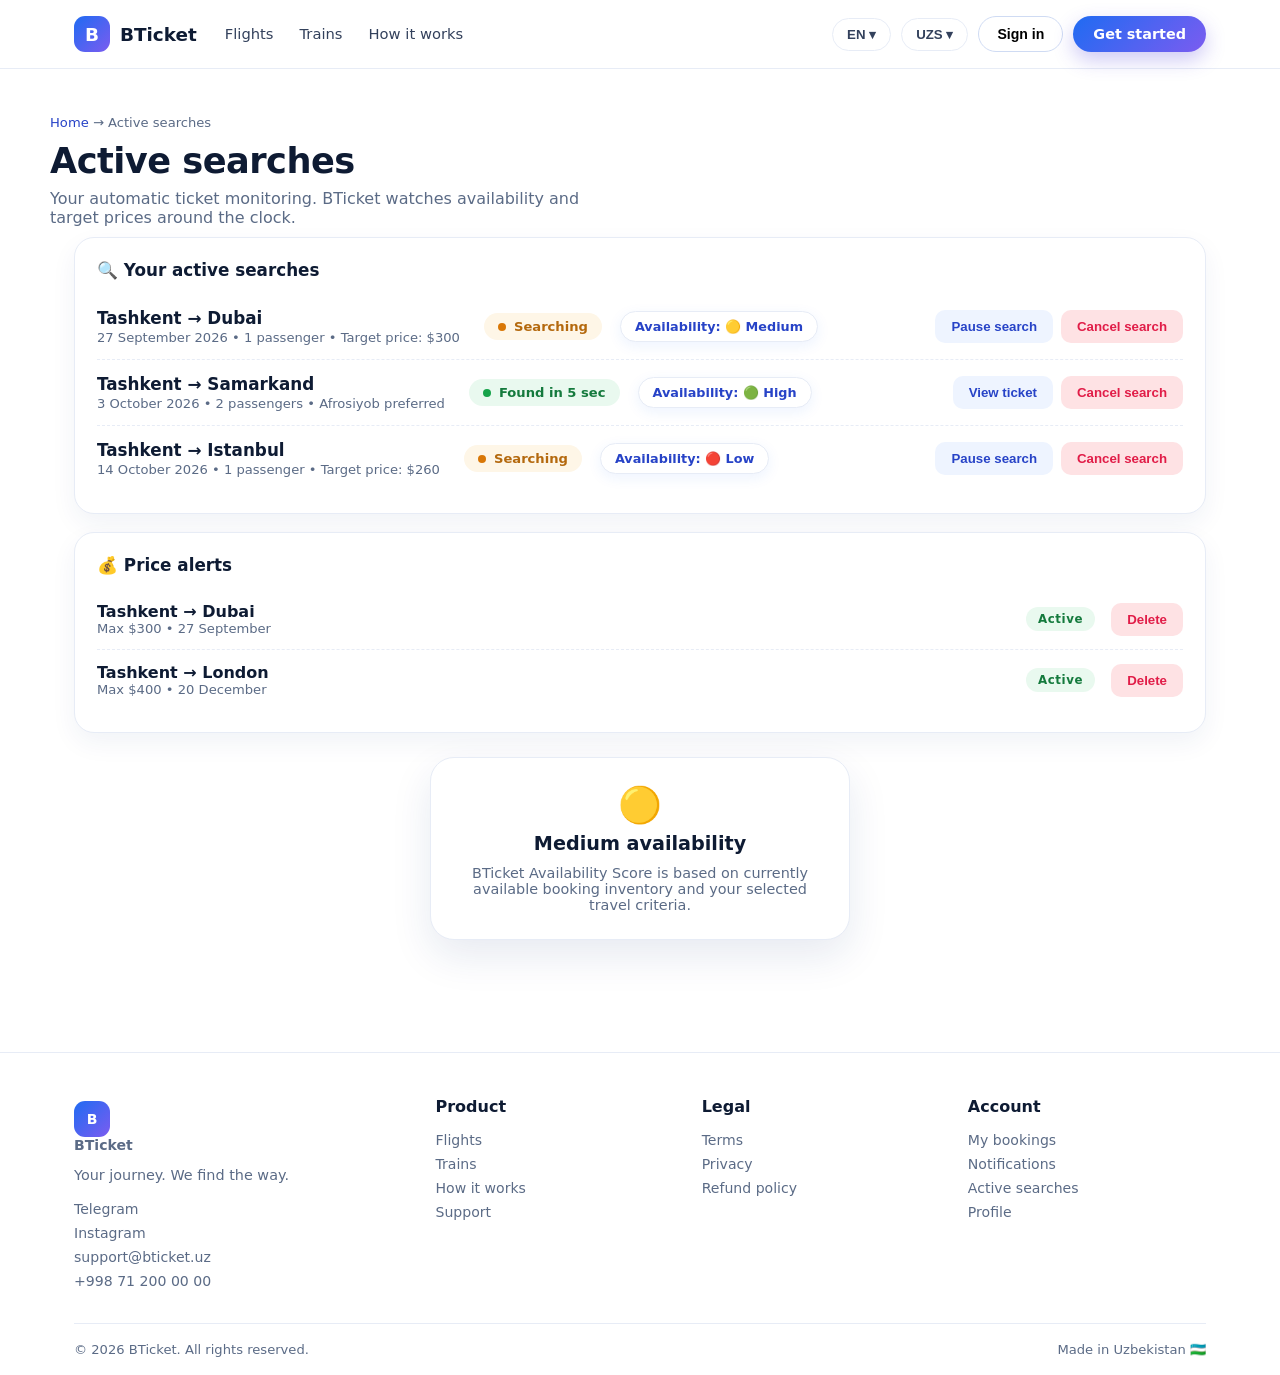
==== active-searches/index.html @ e50bbd5c "Part 3: clean landing redesign for BTicket + dedicated pages (flights, trains, active-searches, book" ====
<!DOCTYPE html>
<html lang="en">
<head>
<meta charset="UTF-8" />
<meta name="viewport" content="width=device-width, initial-scale=1.0" />
<title>Active searches — BTicket</title>
<link rel="stylesheet" href="/assets/css/style.css" />
</head>
<body>
<nav class="nav"><div class="container nav-in">
<a class="logo" href="/"><span class="logo-mark">B</span>BTicket</a>
<div class="links"><a href="/flights/">Flights</a><a href="/trains/">Trains</a><a href="/how-it-works/">How it works</a>
</div>
<div class="nav-right">
<button class="pill" type="button">EN ▾</button>
<button class="pill" type="button">UZS ▾</button>
<button class="btn-outline" type="button">Sign in</button>
<a class="btn-cta" style="text-decoration:none;display:inline-block" href="/profile/">Get started</a>
</div>
</div></nav>
<div class="container phero"><div class="crumbs"><a href="/">Home</a> → Active searches</div><h1>Active searches</h1><p>Your automatic ticket monitoring. BTicket watches availability and target prices around the clock.</p></div>
<div class="container" style="padding-bottom:56px">
<div class="panel-card">
<h3>🔍 Your active searches</h3>
<div class="search-row">
<div><div class="route">Tashkent → Dubai</div><div class="prefs">27 September 2026 • 1 passenger • Target price: $300</div></div>
<span class="status amber" style="margin-left:8px"><span class="p-dot"></span>Searching</span>
<span class="badge" style="margin-left:2px">Availability: 🟡 Medium</span>
<div class="actions"><button class="btn-sm" type="button">Pause search</button><button class="btn-sm danger" type="button">Cancel search</button></div>
</div>
<div class="search-row">
<div><div class="route">Tashkent → Samarkand</div><div class="prefs">3 October 2026 • 2 passengers • Afrosiyob preferred</div></div>
<span class="status green" style="margin-left:8px"><span class="p-dot"></span>Found in 5 sec</span>
<span class="badge" style="margin-left:2px">Availability: 🟢 High</span>
<div class="actions"><button class="btn-sm" type="button">View ticket</button><button class="btn-sm danger" type="button">Cancel search</button></div>
</div>
<div class="search-row">
<div><div class="route">Tashkent → Istanbul</div><div class="prefs">14 October 2026 • 1 passenger • Target price: $260</div></div>
<span class="status amber" style="margin-left:8px"><span class="p-dot"></span>Searching</span>
<span class="badge" style="margin-left:2px">Availability: 🔴 Low</span>
<div class="actions"><button class="btn-sm" type="button">Pause search</button><button class="btn-sm danger" type="button">Cancel search</button></div>
</div>
</div>
<div class="panel-card" style="margin-top:18px">
<h3>💰 Price alerts</h3>
<div class="hist-row"><div><div class="route">Tashkent → Dubai</div><div class="date">Max $300 • 27 September</div></div><span class="badge-st ok" style="margin-left:auto">Active</span><button class="btn-sm danger" type="button">Delete</button></div>
<div class="hist-row"><div><div class="route">Tashkent → London</div><div class="date">Max $400 • 20 December</div></div><span class="badge-st ok" style="margin-left:auto">Active</span><button class="btn-sm danger" type="button">Delete</button></div>
</div>
<div class="score-card" style="margin-top:24px">
<div class="score-dot">🟡</div>
<div class="score-label">Medium availability</div>
<p>BTicket Availability Score is based on currently available booking inventory and your selected travel criteria.</p>
</div>
</div>
<footer><div class="container">
<div class="foot-cols">
<div>
<a class="logo" href="/"><span class="logo-mark">B</span>BTicket</a>
<p style="color:var(--mut);font-size:.9rem;margin-top:10px">Your journey. We find the way.</p>
<div style="margin-top:14px">
<a href="#">Telegram</a><a href="#">Instagram</a><a href="#">support@bticket.uz</a><a href="#">+998 71 200 00 00</a>
</div>
</div>
<div><div class="fc-t">Product</div><a href="/flights/">Flights</a><a href="/trains/">Trains</a><a href="/how-it-works/">How it works</a><a href="/support/">Support</a></div>
<div><div class="fc-t">Legal</div><a href="/support/">Terms</a><a href="/support/">Privacy</a><a href="/support/">Refund policy</a></div>
<div><div class="fc-t">Account</div><a href="/my-bookings/">My bookings</a><a href="/notifications/">Notifications</a><a href="/active-searches/">Active searches</a><a href="/profile/">Profile</a></div>
</div>
<div class="foot-bottom"><span>© 2026 BTicket. All rights reserved.</span><span>Made in Uzbekistan 🇺🇿</span></div>
</div></footer>
</body>
</html>
---- assets/css/style.css ----
:root{
    --navy:#0b1b3d; --blue:#1f6bf2; --royal:#2743c7; --violet:#7b5cf0;
    --ink:#0e1b33; --mut:#5b6b86; --line:#e7ecf6; --bg:#ffffff; --soft:#eef4ff;
    --green:#16a34a; --amber:#d97706; --red:#e11d48;
  }
  *{box-sizing:border-box;margin:0;padding:0}
  body{font-family:Inter,system-ui,-apple-system,"SF Pro Display","Segoe UI",sans-serif;background:var(--bg);color:var(--ink);-webkit-font-smoothing:antialiased}
  a{text-decoration:none;color:inherit}
  img{max-width:100%;display:block}
  .container{max-width:1180px;margin:0 auto;padding:0 24px}
  .section{padding:72px 0}
  .sec-head{max-width:640px;margin:0 auto 34px;text-align:center}
  .sec-head.left{text-align:left;margin-left:0} 
  .sec-head h2{font-size:2rem;letter-spacing:-.015em}
  .sec-head p{color:var(--mut);margin-top:10px;font-size:1.02rem}
  .badge{display:inline-flex;align-items:center;gap:8px;background:#fff;border:1px solid var(--line);border-radius:999px;padding:7px 14px;font-size:.8rem;font-weight:600;color:var(--royal);box-shadow:0 4px 14px rgba(31,107,242,.08)}
  .photo{background-size:cover;background-position:center}
  /* NAV */
  .nav{position:sticky;top:0;z-index:60;background:rgba(255,255,255,.88);backdrop-filter:blur(14px);border-bottom:1px solid var(--line)}
  .nav-in{display:flex;align-items:center;gap:26px;height:68px}
  .logo{display:flex;align-items:center;gap:10px;font-weight:800;font-size:1.15rem}
  .logo-mark{width:36px;height:36px;border-radius:11px;background:linear-gradient(135deg,var(--blue),var(--violet));display:flex;align-items:center;justify-content:center;color:#fff;font-weight:900}
  .links{display:flex;gap:22px;font-size:.92rem;color:#33415c;font-weight:500}
  .links a{padding:6px 2px;border-bottom:2px solid transparent}
  .links a.active,.links a:hover{color:var(--blue);border-color:var(--blue)}
  .nav-right{margin-left:auto;display:flex;align-items:center;gap:10px}
  .pill{border:1px solid var(--line);background:#fff;border-radius:999px;padding:8px 14px;font-size:.83rem;font-weight:600;color:#33415c;cursor:pointer}
  .pill:hover{border-color:var(--blue);color:var(--blue)}
  .btn-outline{border:1px solid #cfdbf3;background:#fff;border-radius:999px;padding:9px 18px;font-weight:700;font-size:.88rem;cursor:pointer}
  .btn-outline:hover{border-color:var(--blue);color:var(--blue)}
  .btn-cta{border:none;color:#fff;font-weight:700;font-size:.9rem;padding:10px 20px;border-radius:999px;background:linear-gradient(135deg,var(--blue),var(--violet));cursor:pointer;box-shadow:0 8px 20px rgba(80,60,220,.28)}
  .btn-cta:hover{transform:translateY(-1px)}
  .btn-cta.lg{padding:16px 34px;font-size:1.05rem;border-radius:16px}
  .btn-ghost{border:1px solid rgba(255,255,255,.5);background:rgba(255,255,255,.08);color:#fff;font-weight:700;padding:14px 26px;border-radius:14px;cursor:pointer}
  .btn-ghost:hover{background:rgba(255,255,255,.18)}
  .btn-soft{border:1px solid var(--line);background:#fff;border-radius:999px;padding:9px 18px;font-weight:700;font-size:.85rem;cursor:pointer;color:#33415c}
  .btn-soft:hover{border-color:var(--blue);color:var(--blue)}
  /* BUTTONS */
  .btn-sm{border:none;background:var(--soft);color:var(--royal);border-radius:10px;padding:9px 16px;font-weight:700;font-size:.83rem;cursor:pointer}
  .btn-sm:hover{background:#e0eaff}
  .btn-sm.warn{background:#fef3e2;color:var(--amber)}
  .btn-sm.danger{background:#fee2e4;color:var(--red)}
  .btn-sm:disabled{opacity:.55;cursor:default}
  /* HERO */
  .hero{position:relative;color:#fff}
  .hero-photo{position:absolute;inset:0;background:url(assets/img/airplane.jpg) center 30%/cover}
  .hero-fade{position:absolute;inset:0;background:linear-gradient(100deg,rgba(7,18,42,.82) 25%,rgba(7,18,42,.35) 60%,rgba(7,18,42,.05))}
  .hero-in{padding:96px 0 132px;position:relative;max-width:760px}
  .hero-badge{display:inline-flex;align-items:center;gap:8px;background:rgba(255,255,255,.14);border:1px solid rgba(255,255,255,.35);border-radius:999px;padding:7px 14px;font-size:.8rem;font-weight:600;backdrop-filter:blur(6px)}
  .hero-in h1{font-size:3rem;line-height:1.08;letter-spacing:-.02em;margin:18px 0 14px}
  .hero-in h1 .grad{background:linear-gradient(90deg,#7cc1ff,var(--violet));-webkit-background-clip:text;background-clip:text;color:transparent}
  .hero-in .sub{color:rgba(255,255,255,.85);font-size:1.1rem;max-width:520px}
  .hero-stats{display:flex;gap:28px;margin-top:24px}
  .hero-stats b{font-size:1.25rem;display:block}
  .hero-stats span{font-size:.82rem;opacity:.8}
  /* BOOKING WIDGET */
  .booking{max-width:880px;margin:-72px auto 0;position:relative;z-index:5}
  .book-card{background:rgba(255,255,255,.96);backdrop-filter:blur(16px);border:1px solid var(--line);border-radius:26px;box-shadow:0 26px 70px rgba(9,25,60,.22);padding:22px}
  .tabs{display:flex;gap:8px;margin-bottom:18px}
  .tab{flex:1;border:1px solid var(--line);background:#f3f6fc;color:#44546f;border-radius:14px;padding:12px 16px;font-weight:700;font-size:.94rem;cursor:pointer;display:flex;gap:8px;align-items:center;justify-content:center;transition:.18s}
  .tab.active{background:linear-gradient(135deg,var(--blue),var(--violet));color:#fff;border-color:transparent;box-shadow:0 8px 20px rgba(31,107,242,.32)}
  .panel{display:none}
  .panel.active{display:block}
  .fields{display:grid;grid-template-columns:1fr 40px 1fr 1fr 1fr;gap:12px;align-items:stretch}
  .field{border:1.5px solid var(--line);border-radius:16px;padding:12px 14px;background:#fbfcff;transition:.15s;min-width:0}
  .field:hover,.field:focus-within{border-color:var(--blue);background:#fff;box-shadow:0 6px 18px rgba(31,107,242,.1)}
  .field small{display:block;font-size:.7rem;font-weight:700;letter-spacing:.08em;color:#8a97ad}
  .field select,.field input{border:none;background:transparent;font:inherit;font-weight:700;width:100%;outline:none;color:var(--ink);font-size:1.02rem}
  .swap{align-self:center;width:40px;height:40px;border-radius:50%;border:1.5px solid var(--line);background:#fff;cursor:pointer;font-size:1.1rem}
  .swap:hover{border-color:var(--blue);transform:rotate(180deg);transition:.2s}
  .book-foot{display:flex;align-items:center;gap:18px;margin-top:16px;flex-wrap:wrap}
  .cta{margin-left:auto}
  .err{color:var(--red);font-size:.87rem;margin-top:10px;min-height:1.2em}
  /* LOADING + RESULTS */
  #loadingScreen,#resultsScreen{display:none;max-width:880px;margin:0 auto}
  #loadingScreen.show,#resultsScreen.show{display:block}
  .loader-box{text-align:center;padding:56px 20px;background:rgba(255,255,255,.96);border:1px solid var(--line);border-radius:26px;box-shadow:0 26px 70px rgba(9,25,60,.14)}
  .spinner{width:60px;height:60px;margin:0 auto 18px;border-radius:50%;border:6px solid #dbe5fa;border-top-color:var(--blue);animation:spin .8s linear infinite}
  @keyframes spin{to{transform:rotate(360deg)}}
  .ticket{background:#fff;border:1px solid var(--line);border-radius:18px;padding:16px 18px;margin-top:12px;display:flex;align-items:center;gap:16px;box-shadow:0 8px 24px rgba(20,50,120,.07)}
  .ticket .time{font-weight:800;font-size:1.1rem}
  .ticket .meta{color:var(--mut);font-size:.86rem;margin-top:4px}
  .ticket .cost{margin-left:auto;font-weight:800;color:var(--royal);white-space:nowrap}
  .buy{border:none;background:var(--green);color:#fff;font-weight:700;border-radius:12px;padding:11px 20px;cursor:pointer}
  .buy.bought{background:#94a3b8}
  .backBtn{margin-top:14px;width:100%;padding:13px;border-radius:14px;border:1.5px solid var(--line);background:#fff;font-weight:700;cursor:pointer;color:#33415c}
  .backBtn:hover{border-color:var(--blue);color:var(--blue)}
  .resTitle{background:rgba(255,255,255,.96);border:1px solid var(--line);border-radius:20px;padding:16px 20px;margin-bottom:2px}
  .res-grid{display:grid;grid-template-columns:230px 1fr;gap:16px;margin-top:12px;align-items:start}
  .filters{background:#fff;border:1px solid var(--line);border-radius:18px;padding:16px;position:sticky;top:84px}
  .filters small{display:block;font-weight:700;font-size:.72rem;letter-spacing:.06em;color:#8a97ad;margin:12px 0 6px}
  .filters .frow{display:flex;align-items:center;gap:8px;font-size:.88rem;color:#33415c;padding:3px 0}
  .filters input[type=checkbox]{accent-color:var(--blue)}
  .filters select{width:100%;padding:8px;border:1px solid var(--line);border-radius:10px;font-size:.85rem}
  .res-detail{background:#fff;border:1px solid var(--line);border-radius:18px;padding:16px;margin-top:10px;display:grid;grid-template-columns:1.4fr auto auto 1fr auto auto;gap:18px;align-items:center}
  .res-detail .airline{font-weight:800;display:flex;gap:8px;align-items:center}
  .res-detail .airline img{width:26px;height:26px;border-radius:8px;object-fit:cover}
  .res-detail .seg b{display:block;font-size:1.05rem}
  .res-detail .seg span{font-size:.78rem;color:var(--mut)}
  .res-detail .dur{text-align:center;color:var(--mut);font-size:.8rem}
  .res-detail .dur .ln{height:2px;background:var(--line);position:relative;margin:6px 0;min-width:70px}
  .res-detail .dur .ln i{position:absolute;right:0;top:-3px;font-style:normal;color:#9fb0cc}
  .res-detail .price{text-align:right}
  .res-detail .price b{display:block;font-size:1.05rem;color:var(--royal)}
  .res-detail .price span{font-size:.75rem;color:var(--mut)}
  .selectBtn{border:none;background:linear-gradient(135deg,var(--blue),var(--violet));color:#fff;font-weight:700;border-radius:12px;padding:11px 22px;cursor:pointer}
  .selectBtn:hover{opacity:.9}
  /* FLOW */
  .flow{display:flex;flex-direction:column;gap:0;align-items:flex-start}
  .flow-step{background:#fff;border:1px solid var(--line);border-radius:16px;padding:12px 20px;font-weight:700;font-size:.92rem;width:230px;text-align:center;box-shadow:0 6px 18px rgba(20,50,120,.06)}
  .flow-step.hi{background:linear-gradient(135deg,var(--blue),var(--violet));color:#fff;border-color:transparent}
  .flow-arrow{color:#9fb0cc;font-size:1.2rem;margin:4px 0;padding-left:105px}
  .search-card{background:#fff;border:1px solid var(--line);border-radius:22px;padding:22px;box-shadow:0 16px 40px rgba(20,50,120,.1)}
  .search-card .route{font-weight:800;font-size:1.25rem}
  .search-card .meta2{color:var(--mut);font-size:.9rem;margin:6px 0 14px}
  .status{display:inline-flex;align-items:center;gap:8px;background:var(--soft);color:var(--royal);border-radius:999px;padding:6px 14px;font-size:.82rem;font-weight:700}
  .status .p-dot{width:8px;height:8px;border-radius:50%;background:var(--green);animation:pulse 1.4s ease-in-out infinite}
  .status.green{background:#e9f9ef;color:#147a3d}
  .status.green .p-dot{background:var(--green)}
  .status.amber{background:#fef6e7;color:#b4690e}
  .status.amber .p-dot{background:var(--amber)}
  @keyframes pulse{0%,100%{opacity:1}50%{opacity:.3}}
  .progress{height:8px;border-radius:99px;background:#eef2fb;margin-top:14px;overflow:hidden}
  .progress i{display:block;height:100%;width:62%;background:linear-gradient(90deg,var(--blue),var(--violet));border-radius:99px;animation:grow 2.4s ease-in-out infinite alternate}
  @keyframes grow{from{width:30%}to{width:78%}}
  /* ACTIVE SEARCH */
  .active-card{background:#fff;border:1px solid var(--line);border-radius:24px;padding:26px;box-shadow:0 16px 40px rgba(20,50,120,.1);max-width:560px;margin:0 auto}
  .active-card h3{font-size:1.1rem}
  .kv{display:flex;justify-content:space-between;font-size:.9rem;color:var(--mut);margin-top:10px;border-bottom:1px dashed var(--line);padding-bottom:10px}
  .kv:last-of-type{border-bottom:none}
  .kv b{color:var(--ink)}
  .checks{margin-top:14px;display:flex;flex-direction:column;gap:8px;font-size:.9rem;color:#33415c}
  /* SCORE */
  .score-card{max-width:420px;margin:0 auto;background:#fff;border:1px solid var(--line);border-radius:24px;padding:26px;text-align:center;box-shadow:0 16px 40px rgba(20,50,120,.1)}
  .score-dot{font-size:2.2rem}
  .score-label{font-weight:800;font-size:1.2rem;margin-top:6px}
  .score-card p{color:var(--mut);font-size:.9rem;margin-top:10px}
  /* DESTINATIONS */
  .dest-tabs{display:flex;gap:8px;justify-content:center;margin-bottom:22px}
  .dest-tab{border:1px solid var(--line);background:#fff;border-radius:999px;padding:9px 18px;font-weight:700;font-size:.88rem;cursor:pointer}
  .dest-tab.active{background:linear-gradient(135deg,var(--blue),var(--violet));color:#fff;border-color:transparent}
  .dest-grid{display:none;grid-template-columns:repeat(4,1fr);gap:16px}
  .dest-grid.active{display:grid}
  .dest-grid.trains{grid-template-columns:repeat(4,1fr)}
  .dest{border-radius:22px;overflow:hidden;position:relative;min-height:250px;color:#fff;display:flex;align-items:flex-end;box-shadow:0 14px 34px rgba(20,50,120,.18)}
  .dest .tint{position:absolute;inset:0;background:linear-gradient(180deg,transparent 40%,rgba(5,12,30,.85))}
  .dest .info{position:relative;padding:16px;width:100%;display:flex;align-items:flex-end;justify-content:space-between}
  .dest b{font-size:1.05rem;display:block;text-shadow:0 1px 4px rgba(0,0,0,.4)}
  .dest span{font-size:.78rem;opacity:.92}
  .explore{border:1px solid rgba(255,255,255,.6);background:rgba(255,255,255,.18);color:#fff;border-radius:999px;padding:7px 14px;font-size:.8rem;font-weight:700;cursor:pointer;backdrop-filter:blur(4px);white-space:nowrap}
  .explore:hover{background:#fff;color:var(--ink)}
  /* FEATURES */
  .feat-grid{display:grid;grid-template-columns:repeat(3,1fr);gap:16px}
  .feat{background:#fff;border:1px solid var(--line);border-radius:20px;padding:24px;transition:.18s}
  .feat:hover{transform:translateY(-3px);box-shadow:0 16px 36px rgba(20,50,120,.12)}
  .feat .ico{width:46px;height:46px;border-radius:14px;background:var(--soft);display:flex;align-items:center;justify-content:center;font-size:1.3rem;margin-bottom:14px}
  .feat b{display:block;margin-bottom:6px}
  .feat p{font-size:.88rem;color:var(--mut);line-height:1.5}
  /* JOURNEY */
  .journey{display:grid;grid-template-columns:repeat(4,1fr);gap:16px}
  .jstep{background:#fff;border:1px solid var(--line);border-radius:18px;padding:20px;position:relative}
  .jstep .num{width:34px;height:34px;border-radius:10px;background:linear-gradient(135deg,var(--blue),var(--violet));color:#fff;display:flex;align-items:center;justify-content:center;font-weight:800;font-size:.85rem;margin-bottom:12px}
  .jstep p{font-size:.88rem;color:var(--mut)}
  /* TRUST */
  .trust{background:#fff;border:1px solid var(--line);border-radius:26px;padding:28px;display:grid;grid-template-columns:repeat(6,1fr);gap:16px}
  .trust div{text-align:center}
  .trust .t-ico{font-size:1.4rem}
  .trust b{display:block;font-size:.85rem;margin:8px 0 0}
  .trust.g4{grid-template-columns:repeat(3,1fr)}
  /* FINAL CTA */
  .final{background:linear-gradient(135deg,var(--navy),var(--royal) 60%,var(--violet));border-radius:32px;padding:56px 40px;text-align:center;color:#fff}
  .final h2{font-size:2.1rem;letter-spacing:-.01em}
  .final p{opacity:.9;margin:12px auto 26px;max-width:520px}
  .final-ctas{display:flex;gap:14px;justify-content:center;flex-wrap:wrap}
  footer{margin-top:56px;border-top:1px solid var(--line);background:#fff}
  .foot-in{display:flex;align-items:center;gap:20px;padding:22px 0;color:var(--mut);font-size:.87rem;flex-wrap:wrap}
  .foot-in .sp{margin-left:auto}
  /* TICKET FOUND */
  .found-wrap{display:grid;grid-template-columns:1fr 1fr;gap:28px;align-items:center}
  .found-notif{background:#fff;border:1px solid var(--line);border-radius:24px;padding:26px;box-shadow:0 18px 46px rgba(20,50,120,.12);max-width:440px}
  .found-notif .title{display:flex;gap:10px;align-items:center;font-weight:800;font-size:1.05rem}
  .found-notif .route{font-weight:800;font-size:1.5rem;margin-top:14px}
  .found-notif .meta2{color:var(--mut);font-size:.9rem;margin-top:4px}
  .found-rows{margin-top:16px;border-top:1px dashed var(--line);padding-top:12px;display:flex;flex-direction:column;gap:9px}
  .found-rows .fr{display:flex;justify-content:space-between;font-size:.93rem}
  .found-rows .fr b{font-weight:700}
  .found-rows .fr .fee{color:var(--mut)}
  .found-rows .fr.total{border-top:1px solid var(--line);padding-top:10px;font-weight:800;font-size:1.05rem}
  /* NOTIFICATIONS */
  .notif-grid{display:grid;grid-template-columns:repeat(4,1fr);gap:16px;align-items:start}
  .notif-card{background:#fff;border:1px solid var(--line);border-radius:20px;padding:18px;box-shadow:0 12px 30px rgba(20,50,120,.08)}
  .notif-card .cap{font-size:.72rem;font-weight:800;letter-spacing:.08em;color:#8a97ad;margin-bottom:12px;display:flex;align-items:center;gap:6px}
  .win{background:#f7f9ff;border:1px solid var(--line);border-radius:14px;overflow:hidden}
  .win .top{display:flex;gap:6px;padding:8px 10px;background:#fff;border-bottom:1px solid var(--line)}
  .win .top i{width:9px;height:9px;border-radius:50%;display:block}
  .win .body{padding:14px}
  .phone{width:150px;margin:0 auto;border:9px solid #0e1b33;border-radius:30px;background:#fff;overflow:hidden;box-shadow:0 20px 50px rgba(9,25,60,.35)}
  .phone .scr{background:#f4f7ff;padding:12px;font-size:.72rem}
  .phone .notch{width:70px;height:16px;background:#0e1b33;border-radius:0 0 12px 12px;margin:0 auto}
  .tg{background:#f2f4f7;border-radius:16px;padding:14px}
  .tg .bubble{background:#fff;border-radius:4px 16px 16px 16px;padding:12px;box-shadow:0 4px 14px rgba(0,0,0,.08)}
  .mail{background:#fff;border:1px solid var(--line);border-radius:14px}
  .mail .mrow{display:flex;gap:10px;padding:12px 14px;border-bottom:1px solid var(--line);align-items:center}
  .mail .mrow:last-child{border-bottom:none}
  .mail .av{width:30px;height:30px;border-radius:50%;background:linear-gradient(135deg,var(--blue),var(--violet));color:#fff;font-size:.7rem;font-weight:700;display:flex;align-items:center;justify-content:center;flex:none}
  .mail .msub{font-size:.78rem;font-weight:700}
  .mail .mbody{font-size:.72rem;color:var(--mut)}
  /* SERVICES */
  .svc-grid{display:grid;grid-template-columns:repeat(3,1fr);gap:16px}
  .svc{background:#fff;border:1px solid var(--line);border-radius:22px;padding:26px;display:flex;flex-direction:column;box-shadow:0 10px 26px rgba(20,50,120,.06)}
  .svc.popular{border:2px solid var(--blue);box-shadow:0 18px 44px rgba(31,107,242,.18)}
  .svc .st{font-weight:800;font-size:1.1rem;display:flex;gap:8px;align-items:center}
  .svc .fee{font-size:2rem;font-weight:800;color:var(--royal);margin:16px 0 4px}
  .svc .fee span{font-size:.9rem;color:var(--mut);font-weight:600}
  .svc p{color:var(--mut);font-size:.9rem;line-height:1.55;flex:1}
  .svc .btn-cta{margin-top:20px}
  .svc .pop-tag{background:linear-gradient(135deg,var(--blue),var(--violet));color:#fff;font-size:.68rem;font-weight:800;letter-spacing:.06em;padding:4px 10px;border-radius:999px;margin-left:auto}
  /* PRICE BREAKDOWN */
  .price-grid{display:grid;grid-template-columns:1fr 1fr;gap:28px;align-items:center}
  .bill{background:#fff;border:1px solid var(--line);border-radius:24px;padding:28px;box-shadow:0 18px 46px rgba(20,50,120,.12);max-width:420px}
  .bill h3{font-size:1.15rem;margin-bottom:16px}
  .bill .brow{display:flex;justify-content:space-between;font-size:.95rem;padding:7px 0;color:#33415c}
  .bill .brow .mut{color:var(--mut)}
  .bill .brow.total{border-top:2px solid var(--line);margin-top:10px;padding-top:14px;font-weight:800;font-size:1.1rem}
  .bill .fee-note{margin-top:14px;background:var(--soft);border-radius:12px;padding:10px 14px;font-size:.85rem;color:var(--royal);font-weight:700}
  /* PRICE ALERT */
  .alert-card{background:#fff;border:1px solid var(--line);border-radius:24px;padding:26px;box-shadow:0 18px 46px rgba(20,50,120,.12);max-width:480px;margin:0 auto}
  .alert-card .ahead{display:flex;align-items:center;gap:10px;font-weight:800;font-size:1.15rem}
  .alert-card .kv{font-size:.92rem}
  .alert-card input,.alert-card select{width:100%;padding:11px;border:1.5px solid var(--line);border-radius:12px;font-size:.95rem;margin-top:4px;font-family:inherit}
  /* PREFERENCES */
  .pref-rows{display:grid;grid-template-columns:repeat(2,1fr);gap:12px}
  .pref{background:#fff;border:1px solid var(--line);border-radius:14px;padding:12px 14px}
  .pref small{display:block;font-size:.7rem;font-weight:700;letter-spacing:.06em;color:#8a97ad;margin-bottom:6px}
  .pref select{width:100%;border:none;background:transparent;font:inherit;font-weight:700;font-size:.92rem;color:var(--ink);outline:none}
  /* DASHBOARD */
  .dash{display:grid;grid-template-columns:240px 1fr;gap:22px;align-items:start}
  .side{background:#fff;border:1px solid var(--line);border-radius:22px;padding:16px;position:sticky;top:84px}
  .side .sitem{display:flex;gap:10px;align-items:center;padding:11px 14px;border-radius:12px;font-weight:600;font-size:.92rem;color:#44546f;cursor:pointer;width:100%;border:none;background:none;text-align:left;font-family:inherit}
  .side .sitem:hover{background:var(--soft);color:var(--royal)}
  .side .sitem.active{background:linear-gradient(135deg,var(--blue),var(--violet));color:#fff}
  .dash-main{display:flex;flex-direction:column;gap:18px}
  .stat-grid{display:grid;grid-template-columns:repeat(4,1fr);gap:14px}
  .stat-card{background:#fff;border:1px solid var(--line);border-radius:18px;padding:20px}
  .stat-card b{font-size:1.6rem;display:block;color:var(--royal)}
  .stat-card span{font-size:.83rem;color:var(--mut)}
  .panel-card{background:#fff;border:1px solid var(--line);border-radius:20px;padding:22px;box-shadow:0 10px 26px rgba(20,50,120,.06)}
  .panel-card h3{font-size:1.05rem;margin-bottom:14px;display:flex;align-items:center;gap:8px}
  .search-row{display:flex;align-items:center;gap:16px;padding:14px 0;border-bottom:1px dashed var(--line);flex-wrap:wrap}
  .search-row:last-child{border-bottom:none}
  .search-row .route{font-weight:800;font-size:1.05rem}
  .search-row .prefs{font-size:.82rem;color:var(--mut);margin-top:2px}
  .search-row .actions{margin-left:auto;display:flex;gap:8px}
  .hist-row{display:flex;align-items:center;gap:16px;padding:13px 0;border-bottom:1px dashed var(--line)}
  .hist-row:last-child{border-bottom:none}
  .hist-row .route{font-weight:700}
  .hist-row .date{font-size:.82rem;color:var(--mut)}
  .badge-st{font-size:.74rem;font-weight:800;letter-spacing:.05em;padding:5px 12px;border-radius:999px}
  .badge-st.ok{background:#e9f9ef;color:#147a3d}
  .badge-st.done{background:var(--soft);color:var(--royal)}
  .badge-st.cancel{background:#fee2e4;color:var(--red)}
  .ntf-tabs{display:flex;gap:8px;flex-wrap:wrap;margin-bottom:12px}
  .ntf-tab{border:1px solid var(--line);background:#fff;border-radius:999px;padding:7px 14px;font-size:.82rem;font-weight:700;cursor:pointer}
  .ntf-tab.active{background:var(--navy);color:#fff;border-color:var(--navy)}
  .ntf-row{display:flex;gap:12px;align-items:flex-start;padding:12px 0;border-bottom:1px dashed var(--line)}
  .ntf-row:last-child{border-bottom:none}
  .ntf-row .nic{width:38px;height:38px;border-radius:12px;background:var(--soft);display:flex;align-items:center;justify-content:center;font-size:1.05rem;flex:none}
  .ntf-row b{font-size:.92rem;display:block}
  .ntf-row p{font-size:.83rem;color:var(--mut)}
  .ntf-row .ago{margin-left:auto;font-size:.75rem;color:#9aa7bf;white-space:nowrap}
  /* DIGITAL TICKET */
  .dticket{background:#fff;border:1px solid var(--line);border-radius:24px;overflow:hidden;box-shadow:0 18px 46px rgba(20,50,120,.14);max-width:560px;margin:0 auto}
  .dt-top{background:linear-gradient(135deg,var(--navy),var(--royal));color:#fff;padding:20px 24px;display:flex;align-items:center;justify-content:space-between}
  .dt-top .logo2{display:flex;gap:8px;align-items:center;font-weight:800}
  .dt-main{padding:20px 24px;position:relative}
  .dt-route{display:flex;align-items:center;gap:14px;font-size:1.3rem;font-weight:800}
  .dt-route .ln{flex:1;height:2px;background:var(--line);position:relative}
  .dt-route .ln::after{content:"✈";position:absolute;right:0;top:-10px;color:var(--blue)}
  .dt-cols{display:grid;grid-template-columns:1fr 1fr;gap:14px;margin-top:18px;font-size:.88rem}
  .dt-cols span{display:block;font-size:.72rem;color:var(--mut);font-weight:700}
  .dt-qr{display:flex;align-items:center;gap:18px;margin-top:18px;border-top:2px dashed var(--line);padding-top:16px}
  .qr{width:84px;height:84px;flex:none;display:grid;grid-template-columns:repeat(7,1fr);grid-template-rows:repeat(7,1fr);gap:1px}
  .qr i{background:var(--navy)}
  .dt-actions{display:flex;gap:10px;margin-top:16px;flex-wrap:wrap}
  .dt-st{background:#fff;border:1px solid var(--line);border-radius:12px;padding:9px 16px;font-size:.83rem;font-weight:700;cursor:pointer}
  .dt-st:hover{border-color:var(--blue);color:var(--blue)}
  /* MOBILE */
  .mob-row{display:flex;gap:18px;justify-content:center;flex-wrap:wrap;align-items:flex-end}
  .mob{width:150px;flex:none}
  .mob .cap{text-align:center;font-size:.75rem;color:var(--mut);margin-top:8px;font-weight:700}
  /* TICKET FOUND ANIMATION */
  .tfa{text-align:center;background:#fff;border:1px solid var(--line);border-radius:28px;padding:44px 30px;box-shadow:0 20px 50px rgba(20,50,120,.12);max-width:560px;margin:0 auto;position:relative;overflow:hidden}
  .tfa .burst{width:110px;height:110px;border-radius:50%;background:radial-gradient(circle,#dff3e7 30%,transparent 70%);margin:0 auto 18px;display:flex;align-items:center;justify-content:center;animation:pop 1.6s ease-in-out infinite}
  .tfa .burst .emo{font-size:2.6rem;animation:floaty 1.6s ease-in-out infinite}
  @keyframes pop{0%,100%{transform:scale(1)}50%{transform:scale(1.06)}}
  @keyframes floaty{0%,100%{transform:translateY(0)}50%{transform:translateY(-5px)}}
  .tfa h2{font-size:1.7rem;letter-spacing:-.01em}
  .tfa .sub{color:var(--mut);margin-top:6px}
  .tfa-rows{max-width:360px;margin:20px auto 0;text-align:left;display:flex;flex-direction:column;gap:8px}
  .tfa-rows .fr{display:flex;justify-content:space-between;font-size:.92rem}
  .tfa-rows .fr.total{border-top:1px solid var(--line);padding-top:10px;font-weight:800}
  .tfa-ctas{display:flex;gap:10px;justify-content:center;margin-top:22px;flex-wrap:wrap}
  /* BOOKING FLOW STRIP */
  .bf-strip{display:grid;grid-template-columns:repeat(8,1fr);gap:6px}
  .bf{background:#fff;border:1px solid var(--line);border-radius:14px;padding:14px 6px;text-align:center;font-size:.72rem;font-weight:700;color:var(--mut);position:relative}
  .bf.on{background:var(--soft);color:var(--royal);border-color:#cddcfa}
  .bf .be{font-size:1.1rem;display:block;margin-bottom:6px}
  /* PHOTO BANNERS */
  .photobanner{position:relative;border-radius:28px;overflow:hidden;min-height:300px;color:#fff;box-shadow:0 20px 50px rgba(20,50,120,.18)}
  .photobanner .ph{position:absolute;inset:0;background-size:cover;background-position:center}
  .photobanner .ov{position:absolute;inset:0;background:linear-gradient(90deg,rgba(9,25,60,.82),rgba(9,25,60,.1))}
  .photobanner .bc{position:relative;padding:44px;max-width:520px}
  .photobanner h3{font-size:1.7rem;letter-spacing:-.01em}
  .photobanner p{opacity:.85;margin-top:10px}
  /* RESPONSIVE */
  @media(max-width:960px){
    .hero-in h1{font-size:2.2rem}
    .fields{grid-template-columns:1fr;gap:10px}
    .swap{justify-self:center;transform:rotate(90deg)}
    .cta{width:100%;margin-left:0}
    .feat-grid,.svc-grid{grid-template-columns:1fr}
    .dest-grid,.dest-grid.trains{grid-template-columns:repeat(2,1fr)}
    .journey{grid-template-columns:repeat(2,1fr)}
    .trust,.trust.g4{grid-template-columns:repeat(2,1fr)}
    .links{display:none}
    .found-wrap,.price-grid,.auto-wrap{grid-template-columns:1fr}
    .notif-grid{grid-template-columns:repeat(2,1fr)}
    .res-grid{grid-template-columns:1fr}
    .res-detail{grid-template-columns:1fr 1fr;gap:12px}
    .dash{grid-template-columns:1fr}
    .side{position:static;display:flex;flex-wrap:wrap;gap:6px}
    .side .sitem{width:auto}
    .stat-grid{grid-template-columns:repeat(2,1fr)}
    .bf-strip{grid-template-columns:repeat(4,1fr)}
    .pref-rows{grid-template-columns:1fr}
  }
  @media(max-width:560px){.dest-grid,.dest-grid.trains,.journey,.trust,.trust.g4,.notif-grid{grid-template-columns:1fr}}

/* ===== PART 3: clean landing additions ===== */
.mast{position:relative;overflow:hidden;color:#fff}
.mast-photo{position:absolute;inset:0;background-size:cover;background-position:center}
.mast-fade{position:absolute;inset:0;background:linear-gradient(100deg,rgba(7,18,42,.85) 20%,rgba(7,18,42,.4) 55%,rgba(7,18,42,.08))}
.mast-in{padding:88px 0 150px;position:relative;max-width:820px}
.mast-in h1{font-size:3.1rem;line-height:1.07;letter-spacing:-.02em}
.mast-in h1 .grad{background:linear-gradient(90deg,#7cc1ff,var(--violet));-webkit-background-clip:text;background-clip:text;color:transparent}
.mast-in .sub{color:rgba(255,255,255,.88);font-size:1.1rem;margin-top:16px;max-width:560px}
.mast-stats{display:flex;gap:28px;margin-top:26px}
.mast-stats b{font-size:1.25rem;display:block}
.mast-stats span{font-size:.82rem;opacity:.8}
.booking{max-width:880px;margin:-72px auto 0;position:relative;z-index:5}
/* status system */
.st3{display:grid;grid-template-columns:repeat(3,1fr);gap:18px;margin-top:28px}
.st3 .st3c{background:#fff;border:1px solid var(--line);border-radius:20px;padding:20px;text-align:center;transition:.3s}
.st3 .st3c.on{transform:translateY(-3px);box-shadow:0 16px 40px rgba(31,107,242,.16);border-color:var(--blue)}
.st3 .st3c .dot{width:44px;height:44px;border-radius:50%;margin:0 auto 10px;display:flex;align-items:center;justify-content:center;font-size:1.2rem}
.st3 .st3c .dot.red{background:#fee2e4}
.st3 .st3c .dot.amber{background:#fef3c7}
.st3 .st3c .dot.green{background:#dcfce7}
.st3 .st3c b{display:block;font-size:1rem}
.st3 .st3c p{font-size:.82rem;color:var(--mut);margin-top:6px;line-height:1.5}
.anim-bar{height:6px;border-radius:99px;background:#eef2fb;margin-top:22px;overflow:hidden}
.anim-bar i{display:block;height:100%;width:20%;background:linear-gradient(90deg,var(--blue),var(--violet));border-radius:99px;animation:scan 2.2s ease-in-out infinite}
@keyframes scan{0%{margin-left:0}100%{margin-left:80%}}
/* timeline */
.steps{display:grid;grid-template-columns:repeat(6,1fr);gap:18px;position:relative;margin-top:40px}
.steps::before{content:"";position:absolute;top:34px;left:8%;right:8%;height:2px;background:linear-gradient(90deg,var(--blue),var(--violet));opacity:.25}
.step{text-align:center;position:relative;padding:0 8px}
.step .si{width:68px;height:68px;border-radius:22px;margin:0 auto 14px;background:var(--soft);display:flex;align-items:center;justify-content:center;border:1px solid var(--line);position:relative;z-index:1}
.step.on .si{background:linear-gradient(135deg,var(--blue),var(--violet));border-color:transparent;box-shadow:0 10px 24px rgba(31,107,242,.3)}
.step.on .si svg{stroke:#fff}
.step .sn{font-weight:800;color:#9fb0cc;font-size:.75rem;letter-spacing:.1em}
.step .sname{font-weight:800;margin-top:4px;font-size:.98rem}
.step p{font-size:.82rem;color:var(--mut);margin-top:6px;line-height:1.5}
.step svg{width:28px;height:28px;fill:none;stroke:var(--royal);stroke-width:1.8;stroke-linecap:round;stroke-linejoin:round}
/* dest 6 col */
.dest-grid.six{grid-template-columns:repeat(3,1fr)}
.dest-grid.six .dest{min-height:280px}
.dest .go{margin-left:auto;font-weight:800}
/* final banner */
.final-photo{position:relative;border-radius:34px;overflow:hidden;min-height:420px;color:#fff;display:flex;align-items:center;justify-content:center;text-align:center;box-shadow:0 24px 60px rgba(20,50,120,.2)}
.final-photo .ph{position:absolute;inset:0;background-size:cover;background-position:center}
.final-photo .ov{position:absolute;inset:0;background:linear-gradient(180deg,rgba(7,18,42,.5),rgba(7,18,42,.78))}
.final-photo .fc{position:relative;padding:40px}
.final-photo h2{font-size:2.4rem;letter-spacing:-.02em}
.final-photo p{opacity:.9;margin:12px auto 26px;max-width:420px}
/* footer clean */
.foot-cols{display:grid;grid-template-columns:1.4fr 1fr 1fr 1fr;gap:28px;padding:44px 0 30px}
.foot-cols .fc-t{font-weight:800;margin-bottom:12px}
.foot-cols a{display:block;color:var(--mut);font-size:.88rem;padding:4px 0}
.foot-cols a:hover{color:var(--blue)}
.foot-cols .contact a{display:flex;gap:8px;align-items:center}
.foot-bottom{border-top:1px solid var(--line);padding:18px 0;color:var(--mut);font-size:.82rem;display:flex;justify-content:space-between;flex-wrap:wrap;gap:10px}
.foot-cta{display:grid;grid-template-columns:1fr auto;gap:20px;align-items:center;padding:26px;background:var(--soft);border-radius:24px;margin:40px 0 0}
.foot-cta b{font-size:1.1rem;display:block}
.foot-cta span{color:var(--mut);font-size:.9rem}
/* page hero (interior) */
.phero{padding:46px 0 10px}
.phero h1{font-size:2.2rem;letter-spacing:-.015em}
.phero p{color:var(--mut);margin-top:8px;max-width:560px}
.crumbs{font-size:.82rem;color:var(--mut);margin-bottom:10px}
.crumbs a{color:var(--royal)}
/* interior booking widget */
.widget-in{background:rgba(255,255,255,.96);border:1px solid var(--line);border-radius:24px;box-shadow:0 18px 50px rgba(20,50,120,.12);padding:22px}
/* faq */
.faq{max-width:760px;margin:0 auto}
.faq .q{background:#fff;border:1px solid var(--line);border-radius:16px;padding:18px 20px;margin-top:10px;font-weight:700;cursor:pointer;display:flex;justify-content:space-between;gap:12px;align-items:center}
.faq .q.open{border-color:var(--blue)}
.faq .a{display:none;padding:0 20px 18px;color:var(--mut);font-size:.92rem;line-height:1.6}
.faq .q.open + .a{display:block}
/* table */
.tbl{width:100%;border-collapse:collapse;font-size:.9rem}
.tbl th{text-align:left;padding:10px 12px;color:var(--mut);font-size:.75rem;letter-spacing:.05em;border-bottom:1px solid var(--line)}
.tbl td{padding:12px;border-bottom:1px solid var(--line)}
/* profile */
.profile-two{display:grid;grid-template-columns:1.3fr 1fr;gap:20px;align-items:start}
.passenger{display:flex;gap:14px;align-items:center;padding:14px;border:1px solid var(--line);border-radius:16px;margin-top:10px}
.passenger .pv{width:44px;height:44px;border-radius:50%;background:var(--soft);color:var(--royal);display:flex;align-items:center;justify-content:center;font-weight:800;flex:none}
/* contact chips */
.contact-chips{display:grid;grid-template-columns:repeat(2,1fr);gap:14px}
.contact-chip{background:#fff;border:1px solid var(--line);border-radius:18px;padding:20px}
.contact-chip b{display:block}
.contact-chip p{color:var(--mut);font-size:.88rem;margin-top:4px}
.contact-chip .go{color:var(--blue);font-weight:700;font-size:.85rem;display:inline-block;margin-top:8px}
@media(max-width:960px){
  .mast-in h1{font-size:2.2rem}
  .steps{grid-template-columns:repeat(2,1fr)}
  .steps::before{display:none}
  .dest-grid.six{grid-template-columns:repeat(2,1fr)}
  .foot-cols{grid-template-columns:1fr 1fr}
  .profile-two{grid-template-columns:1fr}
  .foot-cta{grid-template-columns:1fr}
  .st3{grid-template-columns:1fr}
}
@media(max-width:560px){.dest-grid.six{grid-template-columns:1fr}.foot-cols{grid-template-columns:1fr}.contact-chips{grid-template-columns:1fr}}
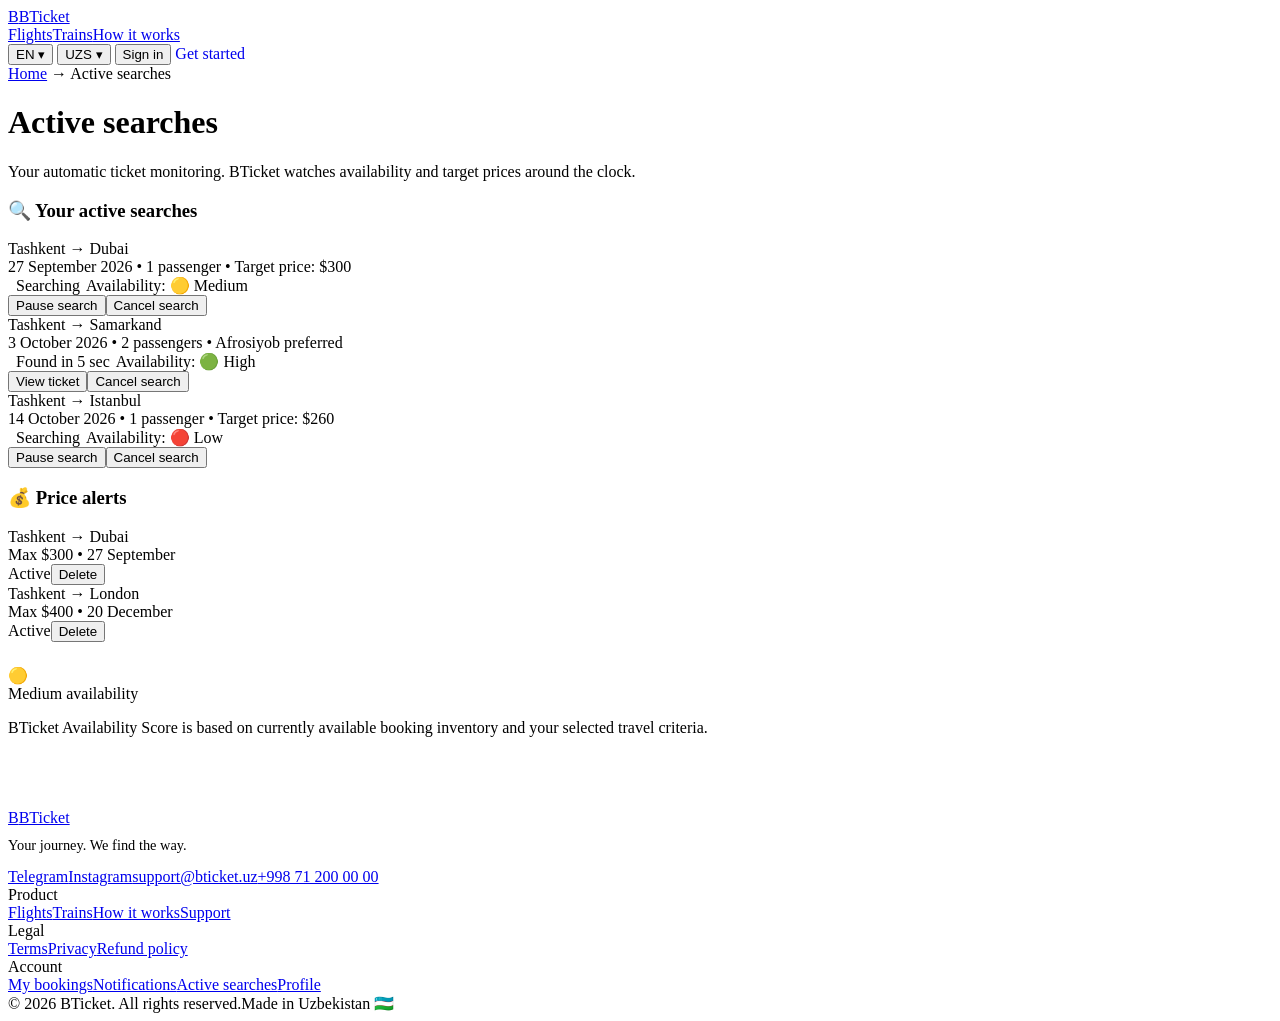
==== commit e74f5fa4: "Fix GitHub Pages asset loading: relative paths + runtime base for subdirectory deployment Co-authore" ====
--- a/active-searches/index.html
+++ b/active-searches/index.html
@@ -4,21 +4,30 @@
 <meta charset="UTF-8" />
 <meta name="viewport" content="width=device-width, initial-scale=1.0" />
 <title>Active searches — BTicket</title>
-<link rel="stylesheet" href="/assets/css/style.css" />
+<script>
+document.write('<base href="' + (function(){
+  var d = location.pathname.split('/').filter(Boolean);
+  var last = d[d.length - 1] || '';
+  var dirs = ['flights','trains','active-searches','my-bookings','notifications','how-it-works','support','profile'];
+  if (last && (/\.[a-z]+$/i.test(last) || dirs.indexOf(last) !== -1)) d.pop();
+  return '/' + d.join('/') + (d.length >= 0 && d.length ? '/' : '');
+})() + '">');
+</script>
+<link rel="stylesheet" href="assets/css/style.css" />
 </head>
 <body>
 <nav class="nav"><div class="container nav-in">
-<a class="logo" href="/"><span class="logo-mark">B</span>BTicket</a>
-<div class="links"><a href="/flights/">Flights</a><a href="/trains/">Trains</a><a href="/how-it-works/">How it works</a>
+<a class="logo" href="./"><span class="logo-mark">B</span>BTicket</a>
+<div class="links"><a href="flights/">Flights</a><a href="trains/">Trains</a><a href="how-it-works/">How it works</a>
 </div>
 <div class="nav-right">
 <button class="pill" type="button">EN ▾</button>
 <button class="pill" type="button">UZS ▾</button>
 <button class="btn-outline" type="button">Sign in</button>
-<a class="btn-cta" style="text-decoration:none;display:inline-block" href="/profile/">Get started</a>
+<a class="btn-cta" style="text-decoration:none;display:inline-block" href="profile/">Get started</a>
 </div>
 </div></nav>
-<div class="container phero"><div class="crumbs"><a href="/">Home</a> → Active searches</div><h1>Active searches</h1><p>Your automatic ticket monitoring. BTicket watches availability and target prices around the clock.</p></div>
+<div class="container phero"><div class="crumbs"><a href="./">Home</a> → Active searches</div><h1>Active searches</h1><p>Your automatic ticket monitoring. BTicket watches availability and target prices around the clock.</p></div>
 <div class="container" style="padding-bottom:56px">
 <div class="panel-card">
 <h3>🔍 Your active searches</h3>
@@ -55,15 +64,15 @@
 <footer><div class="container">
 <div class="foot-cols">
 <div>
-<a class="logo" href="/"><span class="logo-mark">B</span>BTicket</a>
+<a class="logo" href="./"><span class="logo-mark">B</span>BTicket</a>
 <p style="color:var(--mut);font-size:.9rem;margin-top:10px">Your journey. We find the way.</p>
 <div style="margin-top:14px">
 <a href="#">Telegram</a><a href="#">Instagram</a><a href="#">support@bticket.uz</a><a href="#">+998 71 200 00 00</a>
 </div>
 </div>
-<div><div class="fc-t">Product</div><a href="/flights/">Flights</a><a href="/trains/">Trains</a><a href="/how-it-works/">How it works</a><a href="/support/">Support</a></div>
-<div><div class="fc-t">Legal</div><a href="/support/">Terms</a><a href="/support/">Privacy</a><a href="/support/">Refund policy</a></div>
-<div><div class="fc-t">Account</div><a href="/my-bookings/">My bookings</a><a href="/notifications/">Notifications</a><a href="/active-searches/">Active searches</a><a href="/profile/">Profile</a></div>
+<div><div class="fc-t">Product</div><a href="flights/">Flights</a><a href="trains/">Trains</a><a href="how-it-works/">How it works</a><a href="support/">Support</a></div>
+<div><div class="fc-t">Legal</div><a href="support/">Terms</a><a href="support/">Privacy</a><a href="support/">Refund policy</a></div>
+<div><div class="fc-t">Account</div><a href="my-bookings/">My bookings</a><a href="notifications/">Notifications</a><a href="active-searches/">Active searches</a><a href="profile/">Profile</a></div>
 </div>
 <div class="foot-bottom"><span>© 2026 BTicket. All rights reserved.</span><span>Made in Uzbekistan 🇺🇿</span></div>
 </div></footer>
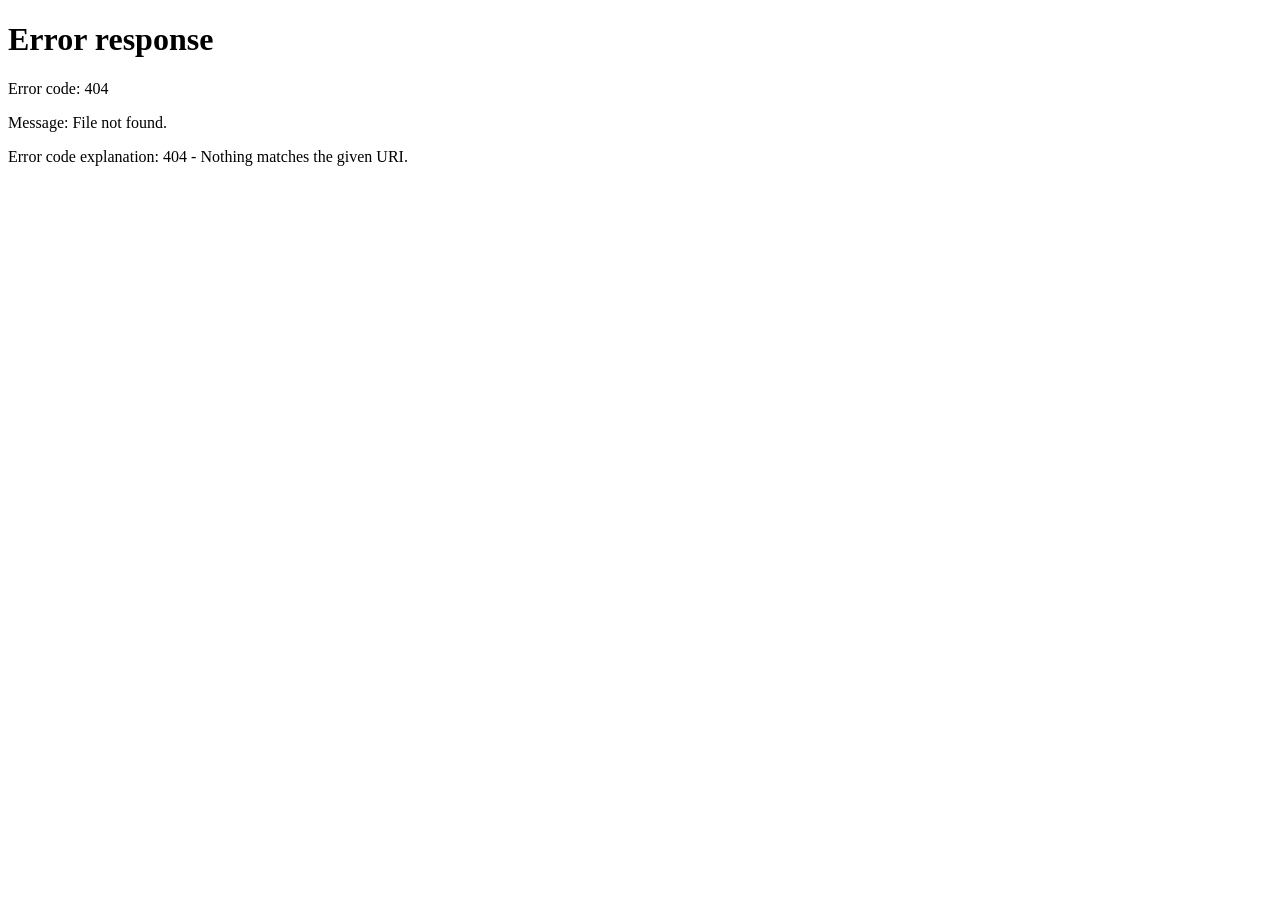
==== commit daa4780f: "Apply BTicket brand logo image across nav, footer, auth screens, digital ticket and favicon Co-autho" ====
--- a/active-searches/index.html
+++ b/active-searches/index.html
@@ -5,26 +5,36 @@
 <meta name="viewport" content="width=device-width, initial-scale=1.0" />
 <title>Active searches — BTicket</title>
 <script>
-document.write('<base href="' + (function(){
+(function(){
   var d = location.pathname.split('/').filter(Boolean);
   var last = d[d.length - 1] || '';
-  var dirs = ['flights','trains','active-searches','my-bookings','notifications','how-it-works','support','profile'];
+  var dirs = ['flights','trains','active-searches','my-bookings','notifications','how-it-works','support','profile','register','login'];
   if (last && (/\.[a-z]+$/i.test(last) || dirs.indexOf(last) !== -1)) d.pop();
-  return '/' + d.join('/') + (d.length >= 0 && d.length ? '/' : '');
-})() + '">');
+  var root = '/' + d.join('/') + (d.length ? '/' : '');
+  window.BT_ROOT = root;
+  document.write('<base href="' + root + '">');
+  document.write('<link rel="icon" type="image/png" href="' + root + 'assets/img/favicon.png" />');
+  document.write('<link rel="stylesheet" href="' + root + 'assets/css/style.css" />');
+})();
 </script>
-<link rel="stylesheet" href="assets/css/style.css" />
 </head>
 <body>
+<span id="authGuard"></span>
 <nav class="nav"><div class="container nav-in">
-<a class="logo" href="./"><span class="logo-mark">B</span>BTicket</a>
-<div class="links"><a href="flights/">Flights</a><a href="trains/">Trains</a><a href="how-it-works/">How it works</a>
-</div>
-<div class="nav-right">
+<a class="logo" href="./"><img class="logo-mark" src="assets/img/logo-mark.png" alt="BTicket" />BTicket</a>
+<div class="links" id="navLinksGuest"></div>
+<div class="links" id="navLinksAuthed" style="display:none"><a href="flights/">Flights</a><a href="trains/">Trains</a><a href="how-it-works/">How it works</a><a href="my-bookings/">My bookings</a><a href="active-searches/">Active searches</a><a href="notifications/">Notifications</a></div>
+<div class="nav-right" id="navGuest">
 <button class="pill" type="button">EN ▾</button>
 <button class="pill" type="button">UZS ▾</button>
-<button class="btn-outline" type="button">Sign in</button>
-<a class="btn-cta" style="text-decoration:none;display:inline-block" href="profile/">Get started</a>
+<a class="btn-outline" style="text-decoration:none;display:inline-block" href="login/">Sign in</a>
+<a class="btn-cta" style="text-decoration:none;display:inline-block" href="register/">Get started</a>
+</div>
+<div class="nav-right" id="navAuthed" style="display:none">
+<a class="pill" style="text-decoration:none" href="profile/">👤 <span id="navName">Profile</span></a>
+<button class="pill" type="button">EN ▾</button>
+<button class="pill" type="button">UZS ▾</button>
+<button class="btn-outline" type="button" onclick="btOut()">Sign out</button>
 </div>
 </div></nav>
 <div class="container phero"><div class="crumbs"><a href="./">Home</a> → Active searches</div><h1>Active searches</h1><p>Your automatic ticket monitoring. BTicket watches availability and target prices around the clock.</p></div>
@@ -64,7 +74,7 @@
 <footer><div class="container">
 <div class="foot-cols">
 <div>
-<a class="logo" href="./"><span class="logo-mark">B</span>BTicket</a>
+<a class="logo" href="./"><img class="logo-mark" src="assets/img/logo-mark.png" alt="BTicket" />BTicket</a>
 <p style="color:var(--mut);font-size:.9rem;margin-top:10px">Your journey. We find the way.</p>
 <div style="margin-top:14px">
 <a href="#">Telegram</a><a href="#">Instagram</a><a href="#">support@bticket.uz</a><a href="#">+998 71 200 00 00</a>
@@ -76,5 +86,28 @@
 </div>
 <div class="foot-bottom"><span>© 2026 BTicket. All rights reserved.</span><span>Made in Uzbekistan 🇺🇿</span></div>
 </div></footer>
+<script>
+function btUser(){ try { return JSON.parse(localStorage.getItem('bticket_user') || 'null'); } catch(e){ return null; } }
+function btAuthed(){ return !!localStorage.getItem('bticket_user'); }
+function btSave(u){ localStorage.setItem('bticket_user', JSON.stringify(u)); }
+function btOut(){ localStorage.removeItem('bticket_user'); location.href = window.BT_ROOT; }
+function btGate(target){
+  sessionStorage.setItem('bticket_return', target || location.href);
+  location.href = window.BT_ROOT + 'register/';
+}
+(function(){
+  var u = btUser();
+  var g = document.getElementById('navGuest'), a = document.getElementById('navAuthed');
+  var gl = document.getElementById('navLinksGuest'), al = document.getElementById('navLinksAuthed');
+  if (g && a){ g.style.display = u ? 'none' : ''; a.style.display = u ? '' : 'none'; }
+  if (gl && al){ al.style.display = u ? '' : 'none'; }
+  if (u){ var n = document.getElementById('navName'); if (n) n.textContent = (u.first || 'Profile'); }
+  var guard = document.getElementById('authGuard');
+  if (guard && !u){
+    sessionStorage.setItem('bticket_return', location.href);
+    location.href = window.BT_ROOT + 'login/';
+  }
+})();
+</script>
 </body>
 </html>
